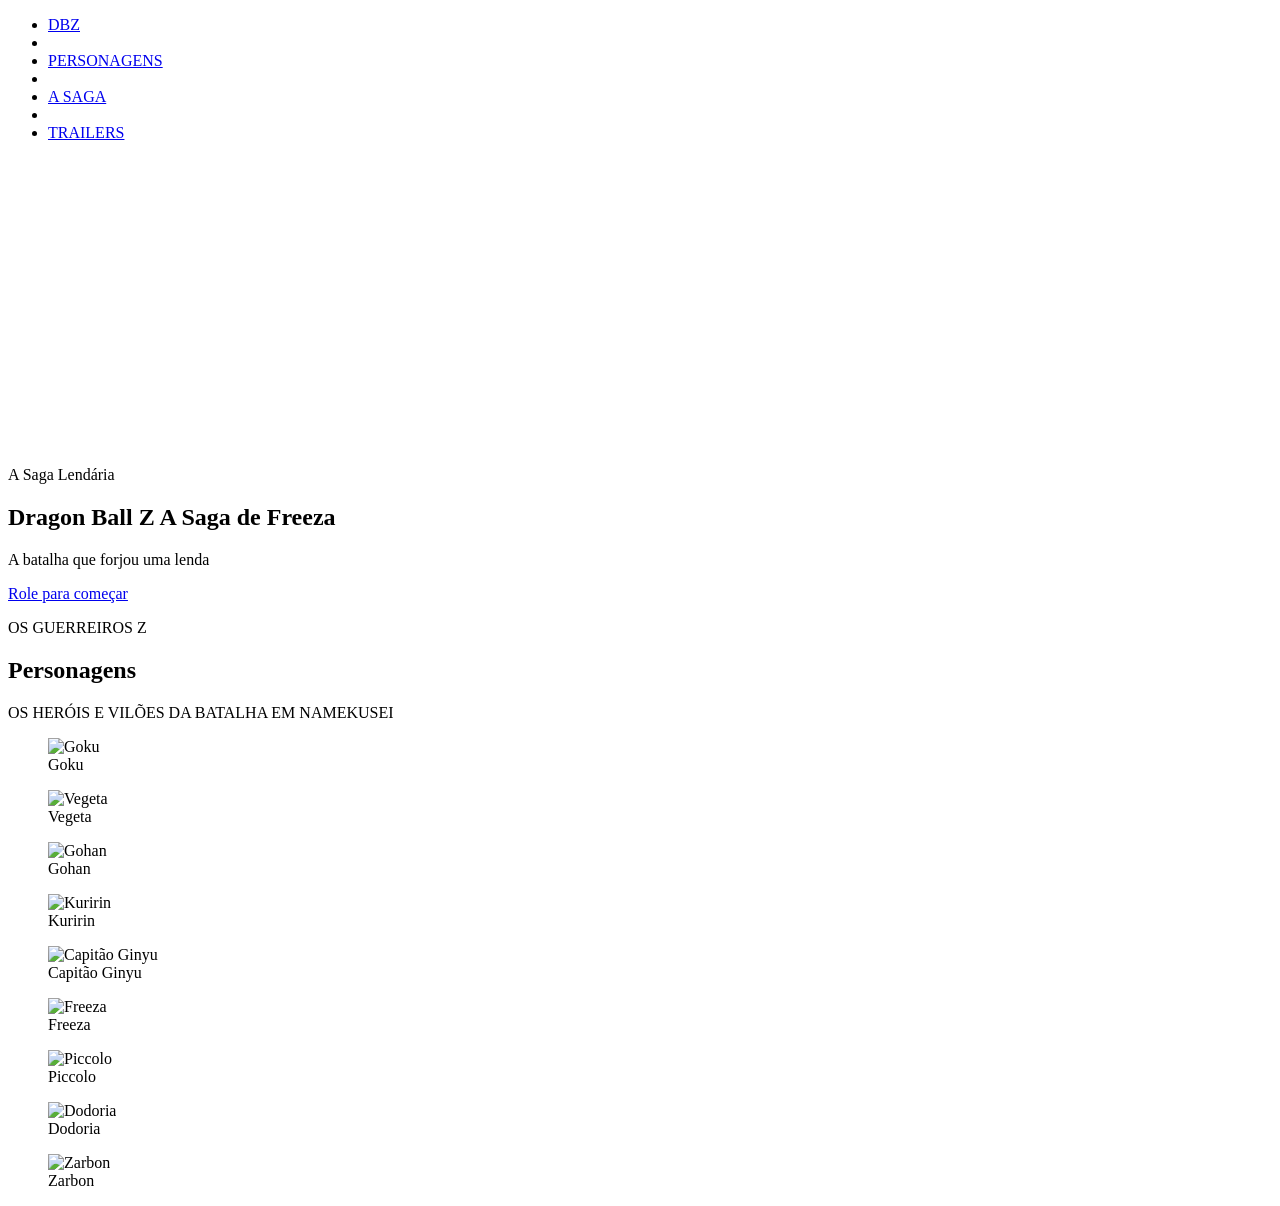
==== dbz-root-main/index.html @ 7c08dd47 "dbz-root-main and adjust hero" ====
<!DOCTYPE html>
<html lang="pt-BR">
<head>
    <meta charset="UTF-8">
    <meta name="viewport" content="width=device-width, initial-scale=1.0">
    <title>Document</title>
    <link rel="preconnect" href="https://fonts.googleapis.com">
    <link rel="preconnect" href="https://fonts.gstatic.com" crossorigin>
    <link href="https://fonts.googleapis.com/css2?family=Anton&family=Fredoka:wght@500;600;700&family=Oswald:wght@500;600;700&family=Outfit:wght@400;500;600;700;800;900&display=swap" rel="stylesheet">
    <link rel="stylesheet" href="src/css/styles.css">
</head>
<body>
    <nav class="floating-nav" aria-label="Navegação principal">
        <ul class="floating-nav__list">
            <li class="floating-nav__item">
                <a href="#hero" class="floating-nav__link floating-nav__link--active" data-section="hero">DBZ</a>
            </li>
            <li aria-hidden="true"></li>
            <li class="floating-nav__item">
                <a href="#personagens" class="floating-nav__link" data-section="personagens">PERSONAGENS</a>
            </li>
            <li aria-hidden="true"></li>
            <li class="floating-nav__item">
                <a href="#saga" class="floating-nav__link" data-section="saga">A SAGA</a>
            </li>
            <li aria-hidden="true"></li>
            <li class="floating-nav__item">
                <a href="#trailers" class="floating-nav__link" data-section="trailers">TRAILERS</a>
            </li>
        </ul>
    </nav>

    <main>
        <section id="hero" class="hero" aria-label="Hero">
            <video class="hero__bg-video" autoplay loop muted playsinline preload="auto">
                <source src="assets/videos/hero-bg-namekusei.mp4" type="video/mp4">
            </video>
            <div class="hero__overlay" aria-hidden="true"></div>
            <div class="hero__goku-glow" aria-hidden="true"></div>
            <div class="hero__freeza-glow" aria-hidden="true"></div>
            <video class="hero__figure hero__figure--goku" autoplay loop muted playsinline preload="auto">
                <source src="assets/videos/goku-hero.mp4" type="video/mp4">
            </video>
            <video class="hero__figure hero__figure--freeza" autoplay loop muted playsinline preload="auto">
                <source src="assets/videos/freeza-hero.mp4" type="video/mp4">
            </video>
            <div class="hero__overlay-front" aria-hidden="true"></div>
            <div class="hero__content">
                <span class="hero__pill">A Saga Lendária</span>
                <h1 class="hero__title">
                    <span class="hero__title-line hero__title-line--main">Dragon Ball Z</span>
                    <span class="hero__title-line hero__title-line--saga">A Saga de Freeza</span>
                </h1>
                <p class="hero__tagline">A batalha que forjou uma lenda</p>
            </div>
            <a class="hero__scroll" href="#personagens">
                <span class="hero__scroll-label">Role para começar</span>
                <span class="hero__scroll-arrow" aria-hidden="true"></span>
            </a>
        </section>
        <section id="personagens" class="personagens" aria-label="Personagens">
            <div class="personagens__particles-bg">
                <div id="personagens-grid" class="personagens__grid"></div>
            </div>
            <header class="personagens__header">
                <p class="personagens__eyebrow">OS GUERREIROS Z</p>
                <h2 class="personagens__title">Personagens</h2>
                <p class="personagens__subtitle">OS HERÓIS E VILÕES DA BATALHA EM NAMEKUSEI</p>
            </header>
            <div class="personagens__stage">
                <figure class="personagem personagem--goku">
                    <img class="personagem__img" src="assets/images/goku-perso.png" alt="Goku" loading="lazy">
                    <figcaption class="personagem__name">Goku</figcaption>
                </figure>
                <figure class="personagem personagem--vegeta">
                    <img class="personagem__img" src="assets/images/vegeta-perso.png" alt="Vegeta" loading="lazy">
                    <figcaption class="personagem__name">Vegeta</figcaption>
                </figure>
                <figure class="personagem personagem--gohan">
                    <img class="personagem__img" src="assets/images/gohan-perso.png" alt="Gohan" loading="lazy">
                    <figcaption class="personagem__name">Gohan</figcaption>
                </figure>
                <figure class="personagem personagem--kuririn">
                    <img class="personagem__img" src="assets/images/kuririn-perso.png" alt="Kuririn" loading="lazy">
                    <figcaption class="personagem__name">Kuririn</figcaption>
                </figure>
                <figure class="personagem personagem--ginyu">
                    <img class="personagem__img" src="assets/images/ginyu-perso.png" alt="Capitão Ginyu" loading="lazy">
                    <figcaption class="personagem__name">Capitão Ginyu</figcaption>
                </figure>
                <figure class="personagem personagem--freeza">
                    <img class="personagem__img" src="assets/images/freeza-perso.png" alt="Freeza" loading="lazy">
                    <figcaption class="personagem__name">Freeza</figcaption>
                </figure>
                <figure class="personagem personagem--piccolo">
                    <img class="personagem__img" src="assets/images/piccolo-perso.png" alt="Piccolo" loading="lazy">
                    <figcaption class="personagem__name">Piccolo</figcaption>
                </figure>
                <figure class="personagem personagem--dodoria">
                    <img class="personagem__img" src="assets/images/dodoria-perso.png" alt="Dodoria" loading="lazy">
                    <figcaption class="personagem__name">Dodoria</figcaption>
                </figure>
                <figure class="personagem personagem--zarbon">
                    <img class="personagem__img" src="assets/images/zarbon-perso.png" alt="Zarbon" loading="lazy">
                    <figcaption class="personagem__name">Zarbon</figcaption>
                </figure>
            </div>
        </section>
        <section id="saga" class="jornada" aria-label="A Saga"></section>
        <section id="trailers" aria-label="Trailers"></section>
    </main>

    <script src="src/js/script.js"></script>
</body>
</html>
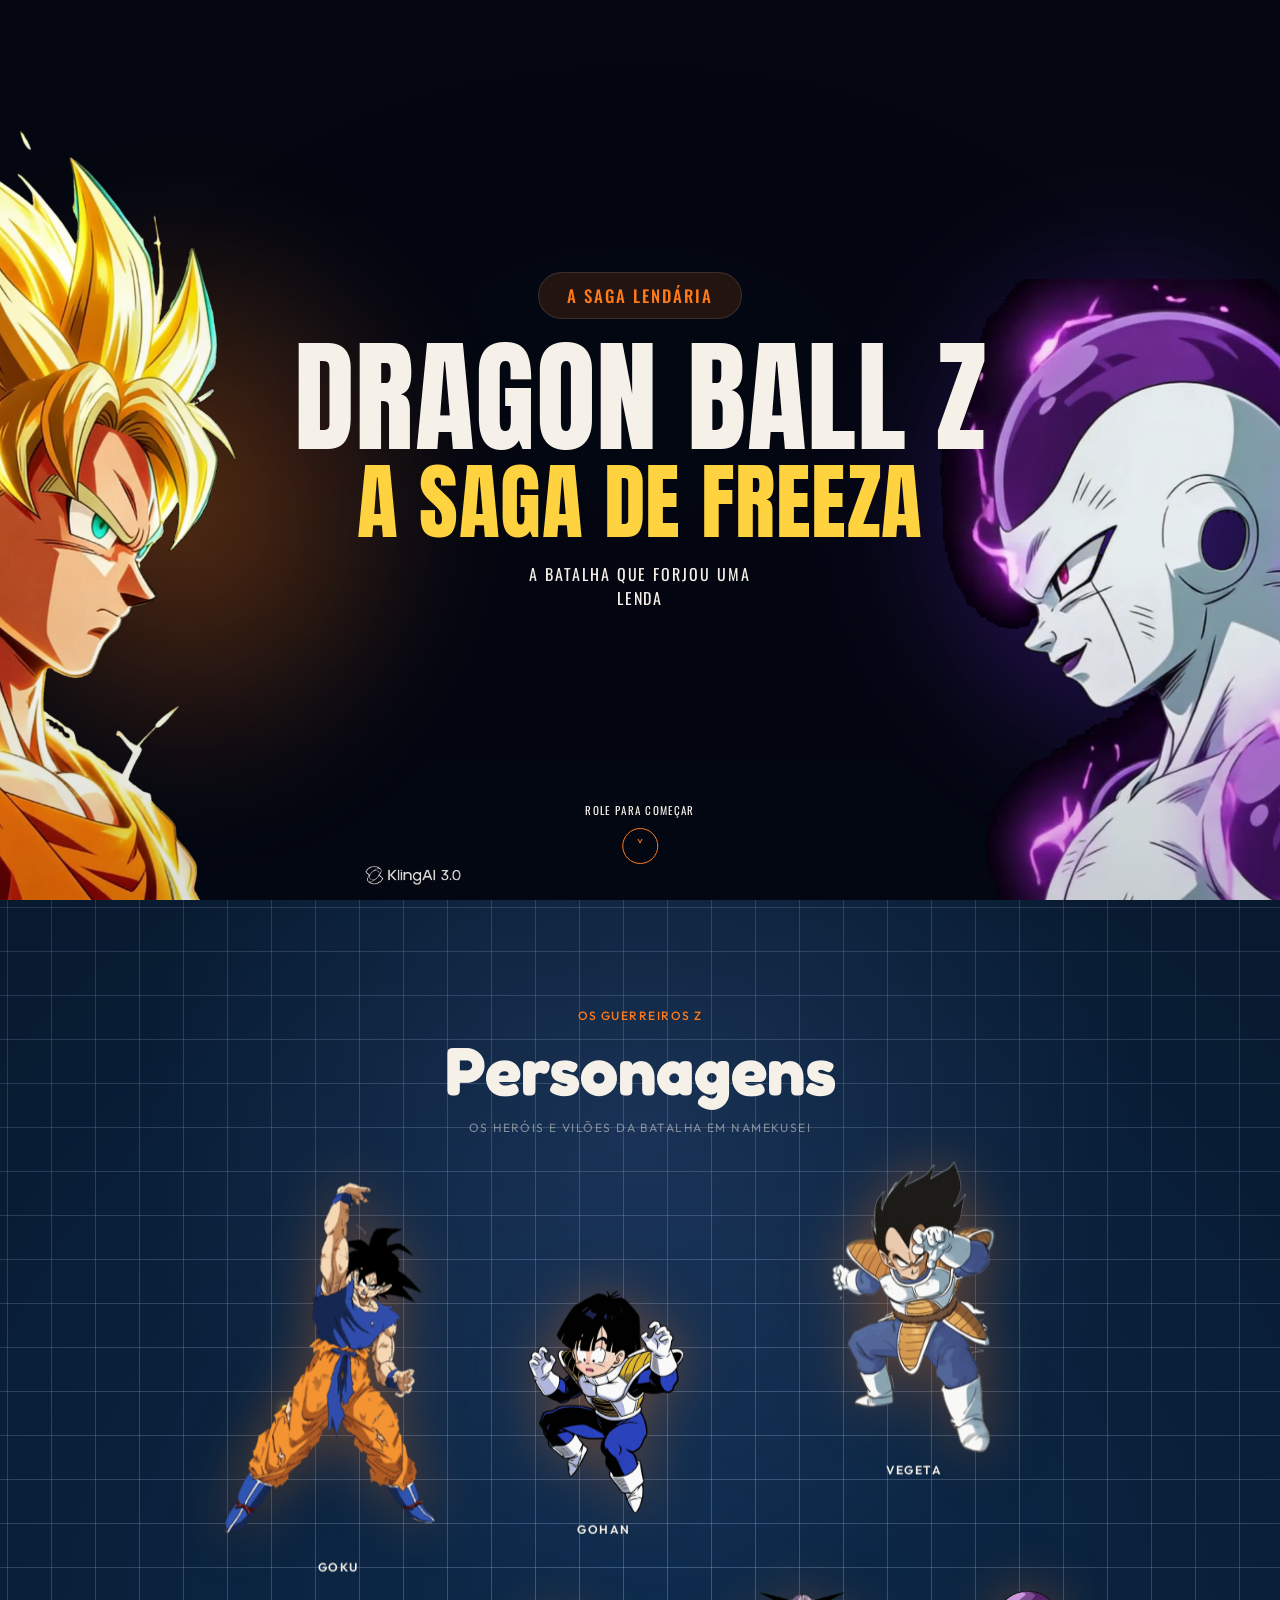
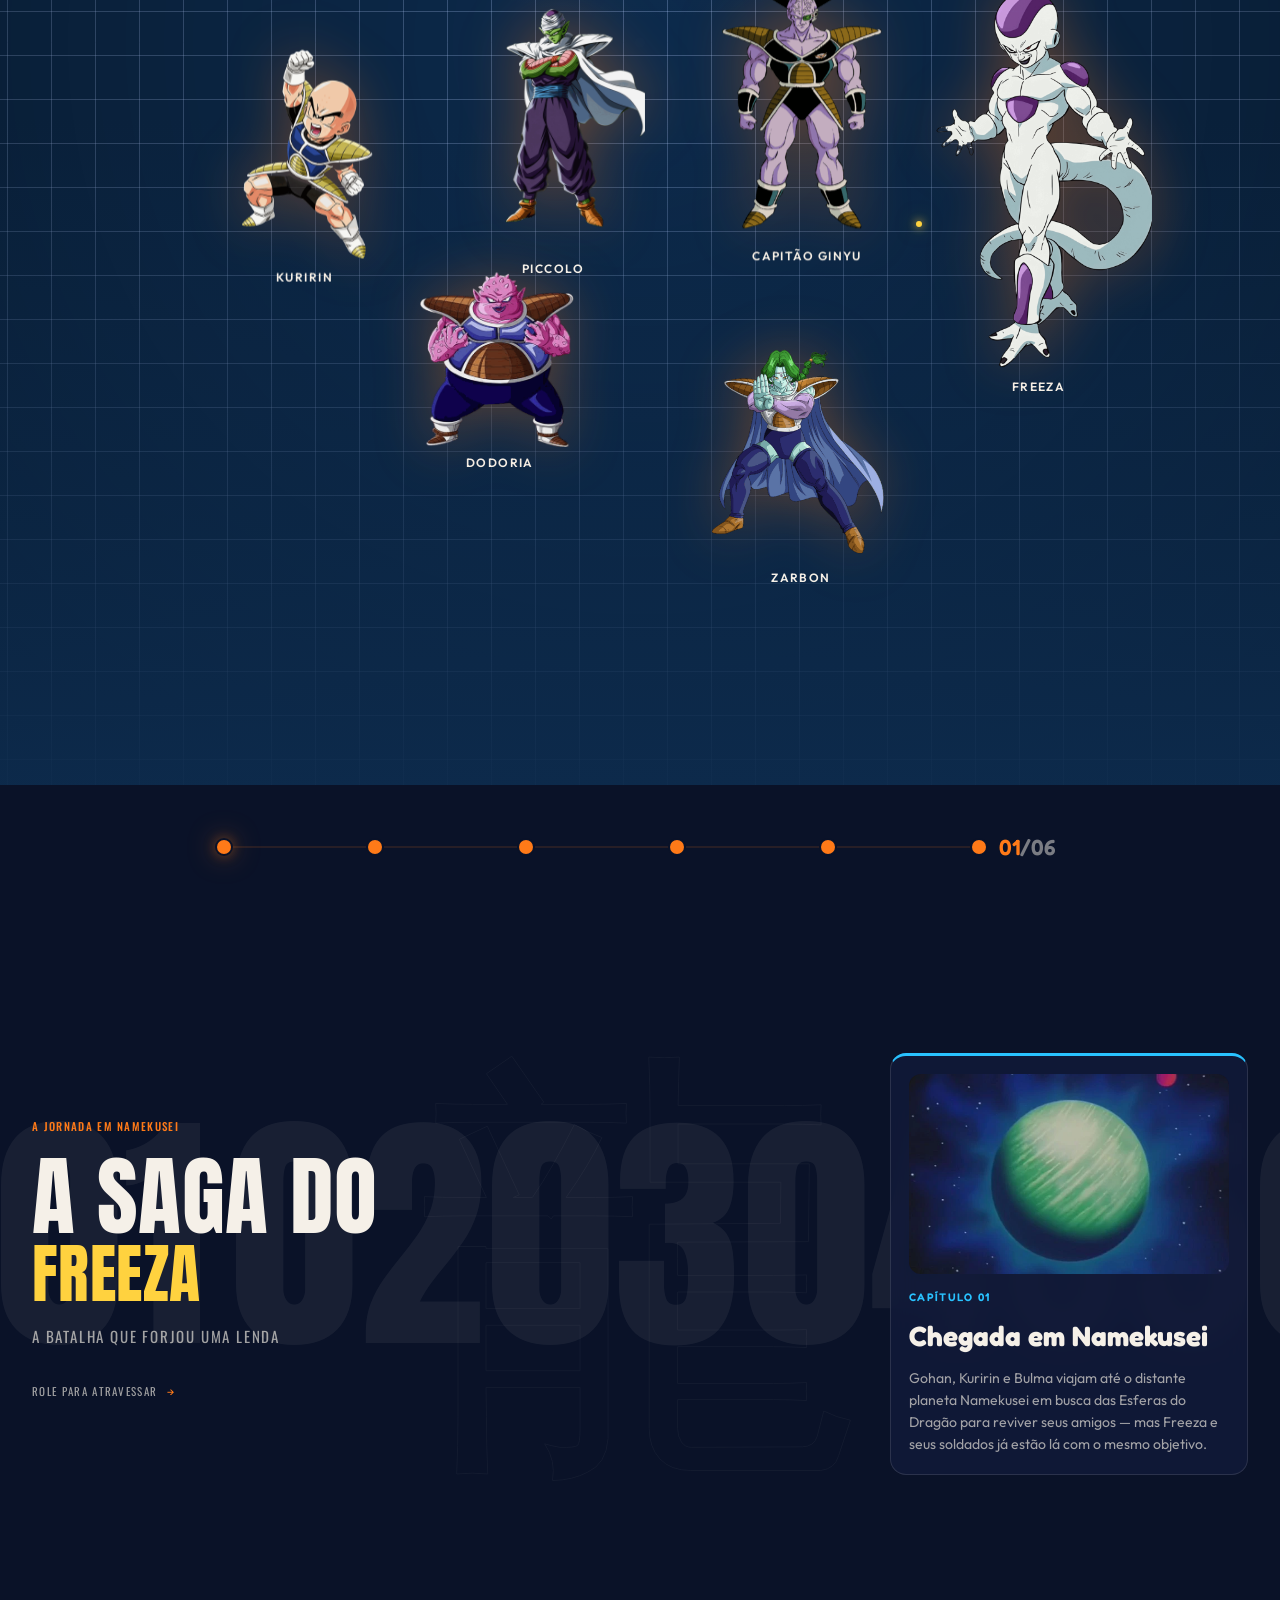
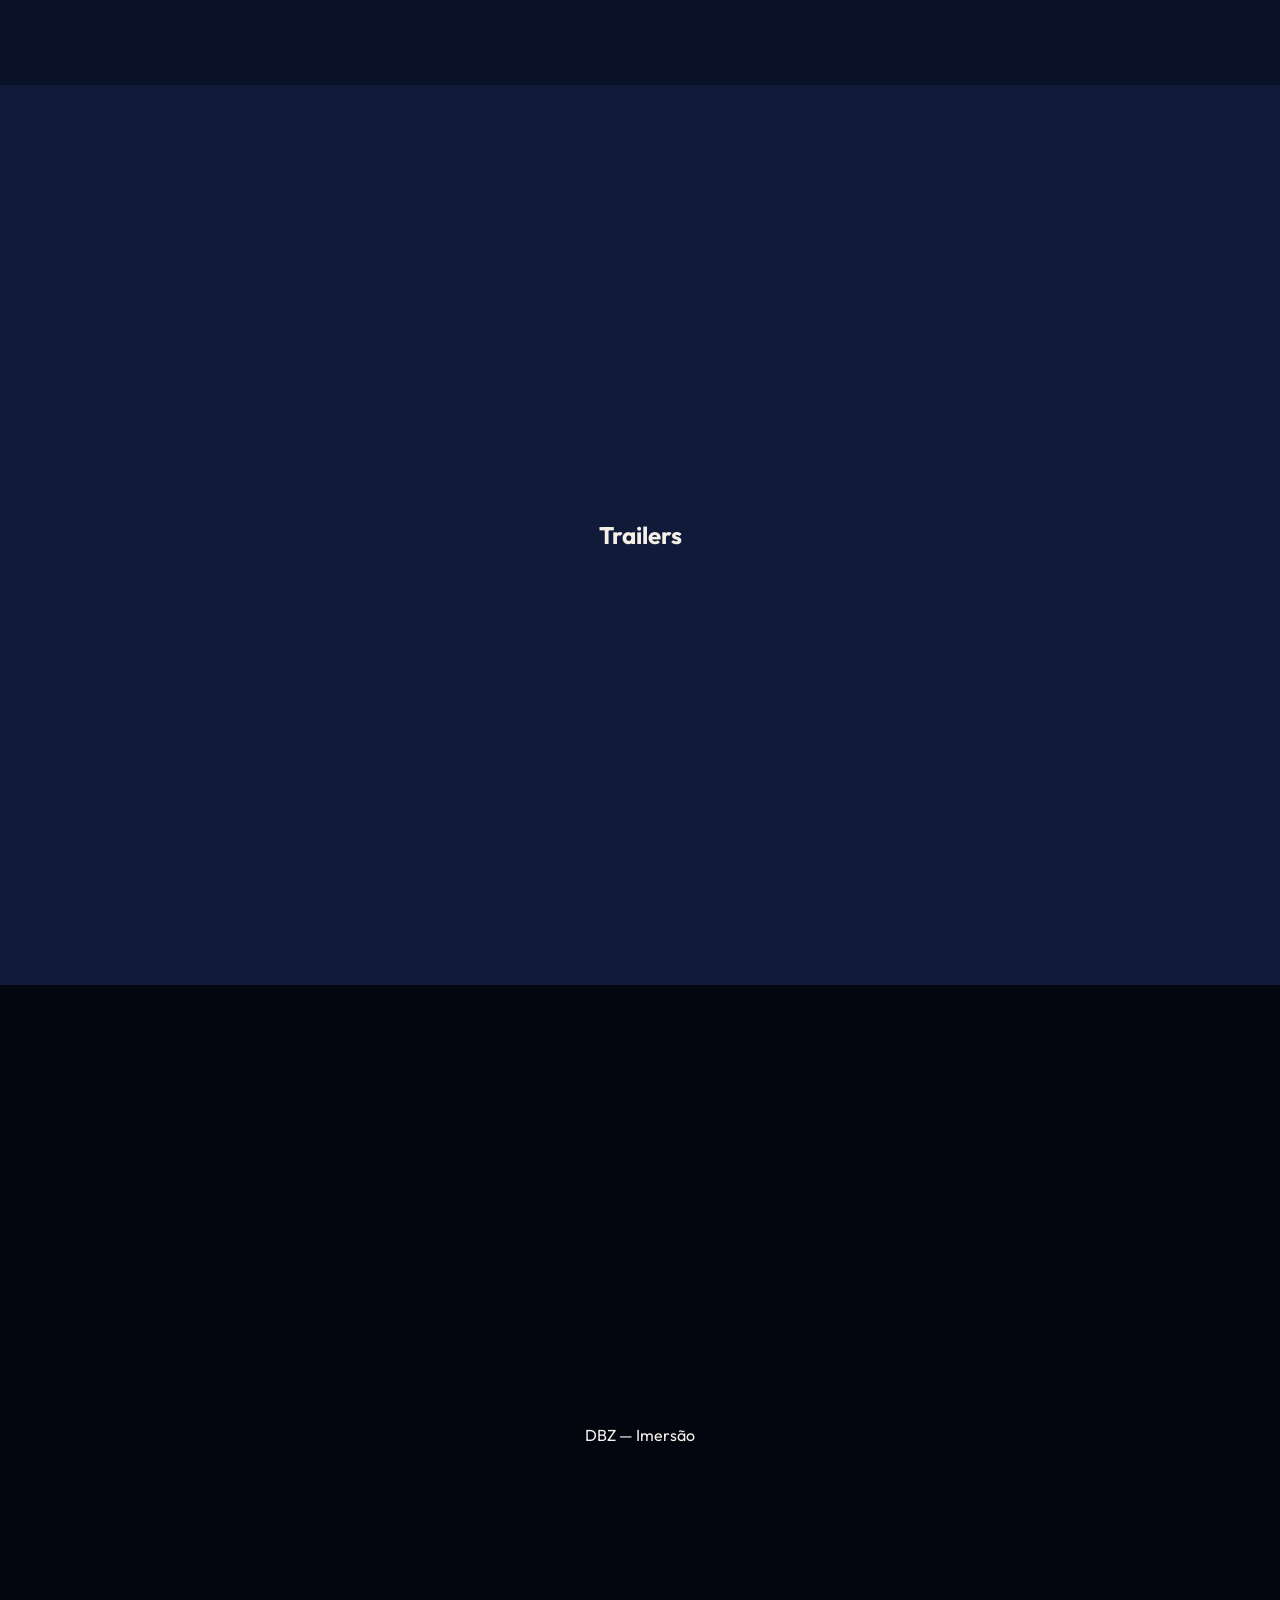
==== commit 254f8b3c: "att" ====
--- a/dbz-root-main/index.html
+++ b/dbz-root-main/index.html
@@ -3,113 +3,292 @@
 <head>
     <meta charset="UTF-8">
     <meta name="viewport" content="width=device-width, initial-scale=1.0">
-    <title>Document</title>
     <link rel="preconnect" href="https://fonts.googleapis.com">
     <link rel="preconnect" href="https://fonts.gstatic.com" crossorigin>
-    <link href="https://fonts.googleapis.com/css2?family=Anton&family=Fredoka:wght@500;600;700&family=Oswald:wght@500;600;700&family=Outfit:wght@400;500;600;700;800;900&display=swap" rel="stylesheet">
-    <link rel="stylesheet" href="src/css/styles.css">
+    <link href="https://fonts.googleapis.com/css2?family=Anton&family=Fredoka:wght@300..700&family=Oswald:wght@200..700&family=Outfit:wght@100..900&display=swap" rel="stylesheet">
+    <link rel="stylesheet" href="./css/styles.css">
+    <link rel="stylesheet" href="./css/jornada.css">
+    <title>DBZ — A Saga do Freeza</title>
 </head>
 <body>
+
     <nav class="floating-nav" aria-label="Navegação principal">
         <ul class="floating-nav__list">
             <li class="floating-nav__item">
-                <a href="#hero" class="floating-nav__link floating-nav__link--active" data-section="hero">DBZ</a>
-            </li>
-            <li aria-hidden="true"></li>
-            <li class="floating-nav__item">
-                <a href="#personagens" class="floating-nav__link" data-section="personagens">PERSONAGENS</a>
-            </li>
-            <li aria-hidden="true"></li>
-            <li class="floating-nav__item">
-                <a href="#saga" class="floating-nav__link" data-section="saga">A SAGA</a>
-            </li>
-            <li aria-hidden="true"></li>
-            <li class="floating-nav__item">
-                <a href="#trailers" class="floating-nav__link" data-section="trailers">TRAILERS</a>
+                <a class="floating-nav__link floating-nav__link--active" href="#hero" data-section="hero">DBZ</a>
+            </li>
+            <li class="floating-nav__item">
+                <a class="floating-nav__link" href="#personagens" data-section="personagens">Personagens</a>
+            </li>
+            <li class="floating-nav__item">
+                <a class="floating-nav__link" href="#trailers" data-section="trailers">Trailers</a>
+            </li>
+            <li class="floating-nav__item">
+                <a class="floating-nav__link" href="#saga" data-section="saga">A Saga</a>
             </li>
         </ul>
     </nav>
 
-    <main>
-        <section id="hero" class="hero" aria-label="Hero">
-            <video class="hero__bg-video" autoplay loop muted playsinline preload="auto">
-                <source src="assets/videos/hero-bg-namekusei.mp4" type="video/mp4">
+    <section id="hero" class="hero">
+        <div class="hero__bg" aria-hidden="true">
+            <video
+                class="hero__bg-video"
+                autoplay
+                loop
+                muted
+                playsinline
+                preload="auto"
+            >
+                <source src="./assets/videos/hero-bg-namekusei.mp4" type="video/mp4">
             </video>
-            <div class="hero__overlay" aria-hidden="true"></div>
+        </div>
+
+        <div class="hero__overlay" aria-hidden="true"></div>
+
+        <div class="hero__figures" aria-hidden="true">
             <div class="hero__goku-glow" aria-hidden="true"></div>
+            <video
+                class="hero__figure hero__figure--goku"
+                autoplay
+                loop
+                muted
+                playsinline
+                preload="auto"
+                aria-hidden="true"
+            >
+                <source src="./assets/videos/goku-hero.webm" type="video/webm">
+                <source src="./assets/videos/goku-hero.mp4" type="video/mp4">
+            </video>
             <div class="hero__freeza-glow" aria-hidden="true"></div>
-            <video class="hero__figure hero__figure--goku" autoplay loop muted playsinline preload="auto">
-                <source src="assets/videos/goku-hero.mp4" type="video/mp4">
+            <video
+                class="hero__figure hero__figure--freeza"
+                autoplay
+                loop
+                muted
+                playsinline
+                preload="auto"
+                aria-hidden="true"
+            >
+                <source src="./assets/videos/freeza-hero.webm" type="video/webm">
+                <source src="./assets/videos/freeza-hero.mp4" type="video/mp4">
             </video>
-            <video class="hero__figure hero__figure--freeza" autoplay loop muted playsinline preload="auto">
-                <source src="assets/videos/freeza-hero.mp4" type="video/mp4">
-            </video>
-            <div class="hero__overlay-front" aria-hidden="true"></div>
-            <div class="hero__content">
-                <span class="hero__pill">A Saga Lendária</span>
-                <h1 class="hero__title">
-                    <span class="hero__title-line hero__title-line--main">Dragon Ball Z</span>
-                    <span class="hero__title-line hero__title-line--saga">A Saga de Freeza</span>
-                </h1>
-                <p class="hero__tagline">A batalha que forjou uma lenda</p>
-            </div>
-            <a class="hero__scroll" href="#personagens">
-                <span class="hero__scroll-label">Role para começar</span>
-                <span class="hero__scroll-arrow" aria-hidden="true"></span>
-            </a>
-        </section>
-        <section id="personagens" class="personagens" aria-label="Personagens">
-            <div class="personagens__particles-bg">
-                <div id="personagens-grid" class="personagens__grid"></div>
-            </div>
-            <header class="personagens__header">
-                <p class="personagens__eyebrow">OS GUERREIROS Z</p>
-                <h2 class="personagens__title">Personagens</h2>
-                <p class="personagens__subtitle">OS HERÓIS E VILÕES DA BATALHA EM NAMEKUSEI</p>
-            </header>
-            <div class="personagens__stage">
-                <figure class="personagem personagem--goku">
-                    <img class="personagem__img" src="assets/images/goku-perso.png" alt="Goku" loading="lazy">
-                    <figcaption class="personagem__name">Goku</figcaption>
-                </figure>
-                <figure class="personagem personagem--vegeta">
-                    <img class="personagem__img" src="assets/images/vegeta-perso.png" alt="Vegeta" loading="lazy">
-                    <figcaption class="personagem__name">Vegeta</figcaption>
-                </figure>
-                <figure class="personagem personagem--gohan">
-                    <img class="personagem__img" src="assets/images/gohan-perso.png" alt="Gohan" loading="lazy">
-                    <figcaption class="personagem__name">Gohan</figcaption>
-                </figure>
-                <figure class="personagem personagem--kuririn">
-                    <img class="personagem__img" src="assets/images/kuririn-perso.png" alt="Kuririn" loading="lazy">
-                    <figcaption class="personagem__name">Kuririn</figcaption>
-                </figure>
-                <figure class="personagem personagem--ginyu">
-                    <img class="personagem__img" src="assets/images/ginyu-perso.png" alt="Capitão Ginyu" loading="lazy">
-                    <figcaption class="personagem__name">Capitão Ginyu</figcaption>
-                </figure>
-                <figure class="personagem personagem--freeza">
-                    <img class="personagem__img" src="assets/images/freeza-perso.png" alt="Freeza" loading="lazy">
-                    <figcaption class="personagem__name">Freeza</figcaption>
-                </figure>
-                <figure class="personagem personagem--piccolo">
-                    <img class="personagem__img" src="assets/images/piccolo-perso.png" alt="Piccolo" loading="lazy">
-                    <figcaption class="personagem__name">Piccolo</figcaption>
-                </figure>
-                <figure class="personagem personagem--dodoria">
-                    <img class="personagem__img" src="assets/images/dodoria-perso.png" alt="Dodoria" loading="lazy">
-                    <figcaption class="personagem__name">Dodoria</figcaption>
-                </figure>
-                <figure class="personagem personagem--zarbon">
-                    <img class="personagem__img" src="assets/images/zarbon-perso.png" alt="Zarbon" loading="lazy">
-                    <figcaption class="personagem__name">Zarbon</figcaption>
-                </figure>
-            </div>
-        </section>
-        <section id="saga" class="jornada" aria-label="A Saga"></section>
-        <section id="trailers" aria-label="Trailers"></section>
-    </main>
-
-    <script src="src/js/script.js"></script>
+        </div>
+
+        <div class="hero__overlay-front" aria-hidden="true"></div>
+
+        <div class="hero__poster">
+            <span class="hero__pill">A Saga Lendária</span>
+            <h1 class="hero__title">
+                <span class="hero__title-line hero__title-line--main">Dragon Ball Z</span>
+                <span class="hero__title-line hero__title-line--saga">A Saga de Freeza</span>
+            </h1>
+            <p class="hero__tagline">A batalha que forjou uma lenda</p>
+        </div>
+
+        <a class="hero__scroll" href="#personagens">
+            <span class="hero__scroll-label">Role para começar</span>
+            <span class="hero__scroll-arrow" aria-hidden="true">˅</span>
+        </a>
+    </section>
+
+    <section id="personagens" class="personagens">
+        <div class="personagens__particles-bg" aria-hidden="true">
+            <div class="personagens__blueprint">
+                <div class="personagens__blueprint-spotlight"></div>
+                <canvas class="personagens__blueprint-grid"></canvas>
+                <canvas class="personagens__blueprint-hover"></canvas>
+                <canvas class="personagens__blueprint-noise"></canvas>
+                <div class="personagens__blueprint-vignette"></div>
+            </div>
+            <div id="personagens-grid" class="personagens__grid"></div>
+        </div>
+
+        <header class="personagens__header">
+            <p class="personagens__eyebrow">OS GUERREIROS Z</p>
+            <h2 class="personagens__title">Personagens</h2>
+            <p class="personagens__subtitle">OS HERÓIS E VILÕES DA BATALHA EM NAMEKUSEI</p>
+        </header>
+
+        <div class="personagens__stage">
+            <figure class="personagem personagem--goku">
+                <img class="personagem__img" loading="lazy" src="assets/images/goku-perso.png" alt="Goku">
+                <figcaption class="personagem__nome">Goku</figcaption>
+            </figure>
+            <figure class="personagem personagem--vegeta">
+                <img class="personagem__img" loading="lazy" src="assets/images/vegeta-perso.png" alt="Vegeta">
+                <figcaption class="personagem__nome">Vegeta</figcaption>
+            </figure>
+            <figure class="personagem personagem--gohan">
+                <img class="personagem__img" loading="lazy" src="assets/images/gohan-perso.png" alt="Gohan">
+                <figcaption class="personagem__nome">Gohan</figcaption>
+            </figure>
+            <figure class="personagem personagem--kuririn">
+                <img class="personagem__img" loading="lazy" src="assets/images/kuririn-perso.png" alt="Kuririn">
+                <figcaption class="personagem__nome">Kuririn</figcaption>
+            </figure>
+            <figure class="personagem personagem--ginyu">
+                <img class="personagem__img" loading="lazy" src="assets/images/ginyu-perso.png" alt="Capitão Ginyu">
+                <figcaption class="personagem__nome">Capitão Ginyu</figcaption>
+            </figure>
+            <figure class="personagem personagem--freeza">
+                <img class="personagem__img" loading="lazy" src="assets/images/freeza-perso.png" alt="Freeza">
+                <figcaption class="personagem__nome">Freeza</figcaption>
+            </figure>
+            <figure class="personagem personagem--piccolo">
+                <img class="personagem__img" loading="lazy" src="assets/images/piccolo-perso.png" alt="Piccolo">
+                <figcaption class="personagem__nome">Piccolo</figcaption>
+            </figure>
+            <figure class="personagem personagem--dodoria">
+                <img class="personagem__img" loading="lazy" src="assets/images/dodoria-perso.png" alt="Dodoria">
+                <figcaption class="personagem__nome">Dodoria</figcaption>
+            </figure>
+            <figure class="personagem personagem--zarbon">
+                <img class="personagem__img" loading="lazy" src="assets/images/zarbon-perso.png" alt="Zarbon">
+                <figcaption class="personagem__nome">Zarbon</figcaption>
+            </figure>
+        </div>
+    </section>
+
+    <section id="saga" class="jornada" aria-label="A Saga do Freeza">
+        <div class="jornada__pin">
+            <div class="jornada__hud" aria-hidden="true">
+                <div class="jornada__rail">
+                    <div class="jornada__fill"></div>
+                    <span class="jornada__dot" data-chapter="1" data-active></span>
+                    <span class="jornada__dot" data-chapter="2"></span>
+                    <span class="jornada__dot" data-chapter="3"></span>
+                    <span class="jornada__dot" data-chapter="4"></span>
+                    <span class="jornada__dot" data-chapter="5"></span>
+                    <span class="jornada__dot" data-chapter="6"></span>
+                </div>
+                <p class="jornada__counter"><span class="cur">01</span>/06</p>
+            </div>
+
+            <div class="jornada__numerals" aria-hidden="true">
+                <span class="jornada__numeral">01</span>
+                <span class="jornada__numeral">02</span>
+                <span class="jornada__numeral">03</span>
+                <span class="jornada__numeral">04</span>
+                <span class="jornada__numeral">05</span>
+                <span class="jornada__numeral">06</span>
+            </div>
+
+            <div class="jornada__track">
+                <div class="jornada__panel--hero">
+                    <span class="jornada__kanji" aria-hidden="true">龍</span>
+
+                    <div class="jornada__hero-copy">
+                        <p class="jornada__eyebrow">A JORNADA EM NAMEKUSEI</p>
+                        <h2 class="jornada__title">
+                            <span class="line--main">A Saga do</span>
+                            <span class="line--saga">Freeza</span>
+                        </h2>
+                        <p class="jornada__tagline">A BATALHA QUE FORJOU UMA LENDA</p>
+                        <p class="jornada__scroll">
+                            <span>ROLE PARA ATRAVESSAR</span>
+                            <span class="jornada__scroll-arrow" aria-hidden="true">→</span>
+                        </p>
+                    </div>
+
+                    <article class="jornada__card" data-reveal="in" style="--ch-accent: var(--cosmic-cyan);">
+                        <div class="jornada__card-media">
+                            <img
+                                src="./assets/images/planete_namek_grande.webp"
+                                alt="Planeta Namekusei verde flutuando em um campo estelar"
+                                loading="lazy"
+                                width="800"
+                                height="500"
+                            >
+                        </div>
+                        <p class="jornada__card-kicker">CAPÍTULO 01</p>
+                        <h3 class="jornada__card-title">Chegada em Namekusei</h3>
+                        <p class="jornada__card-desc">Gohan, Kuririn e Bulma viajam até o distante planeta Namekusei em busca das Esferas do Dragão para reviver seus amigos — mas Freeza e seus soldados já estão lá com o mesmo objetivo.</p>
+                    </article>
+                </div>
+
+                <article class="jornada__card" data-reveal style="--ch-accent: var(--cosmic-purple);">
+                    <div class="jornada__card-media">
+                        <img
+                            src="./assets/images/GinyuTokusentai.webp"
+                            alt="Esquadrão Ginyu em pose de batalha com cinco membros"
+                            loading="lazy"
+                            width="800"
+                            height="500"
+                        >
+                    </div>
+                    <p class="jornada__card-kicker">CAPÍTULO 02</p>
+                    <h3 class="jornada__card-title">O Esquadrão Ginyu ataca</h3>
+                    <p class="jornada__card-desc">Freeza convoca a temida força de elite. O Capitão Ginyu troca de corpo com Goku, e só a astúcia dos Guerreiros Z impede o desastre antes da chegada do verdadeiro perigo.</p>
+                </article>
+
+                <article class="jornada__card" data-reveal style="--ch-accent: var(--accent-star);">
+                    <div class="jornada__card-media">
+                        <img
+                            src="./assets/images/kuririn-morto-por-freeza-1200x720.webp"
+                            alt="Freeza e Kuririn no momento da morte de Kuririn"
+                            loading="lazy"
+                            width="800"
+                            height="500"
+                        >
+                    </div>
+                    <p class="jornada__card-kicker">CAPÍTULO 03</p>
+                    <h3 class="jornada__card-title">A morte de Kuririn</h3>
+                    <p class="jornada__card-desc">No auge da batalha, Freeza assassina Kuririn diante de Goku. A perda do amigo de toda uma vida acende uma fúria capaz de despertar uma lenda adormecida.</p>
+                </article>
+
+                <article class="jornada__card" data-reveal style="--ch-accent: var(--cosmic-rose);">
+                    <div class="jornada__card-media">
+                        <img
+                            src="./assets/images/O Despertar do Super Saiyajin.webp"
+                            alt="Goku Super Saiyajin com aura dourada flamejante"
+                            loading="lazy"
+                            width="800"
+                            height="500"
+                        >
+                    </div>
+                    <p class="jornada__card-kicker">CAPÍTULO 04</p>
+                    <h3 class="jornada__card-title">O Despertar do Super Saiyajin</h3>
+                    <p class="jornada__card-desc">Cabelos dourados, aura flamejante: pela primeira vez em mil anos, um Saiyajin alcança a transformação lendária. Goku enfim encara Freeza de igual para igual.</p>
+                </article>
+
+                <article class="jornada__card" data-reveal style="--ch-accent: var(--cosmic-cyan);">
+                    <div class="jornada__card-media">
+                        <video autoplay loop muted playsinline preload="metadata">
+                            <source src="./assets/videos/batalha-final.mp4" type="video/mp4">
+                        </video>
+                    </div>
+                    <p class="jornada__card-kicker">CAPÍTULO 05</p>
+                    <h3 class="jornada__card-title">A Batalha Final</h3>
+                    <p class="jornada__card-desc">Goku Super Saiyajin contra Freeza em 100% de seu poder. Um confronto colossal que define o destino do universo enquanto Namekusei se desfaz a cada golpe.</p>
+                </article>
+
+                <article class="jornada__card" data-reveal style="--ch-accent: var(--accent-star);">
+                    <div class="jornada__card-media">
+                        <img
+                            src="./assets/images/namekusei-destruicao.webp"
+                            alt="Namekusei se despedaçando em uma explosão cósmica"
+                            loading="lazy"
+                            width="800"
+                            height="500"
+                        >
+                    </div>
+                    <p class="jornada__card-kicker">CAPÍTULO 06</p>
+                    <h3 class="jornada__card-title">A destruição de Namekusei</h3>
+                    <p class="jornada__card-desc">Com o planeta à beira da explosão, Goku enfrenta seus últimos instantes contra o tirano e prova que a esperança — e a coragem — sempre encontram um caminho.</p>
+                </article>
+            </div>
+        </div>
+    </section>
+
+    <section id="trailers" class="section section--trailers">
+        <h2>Trailers</h2>
+    </section>
+
+    <footer class="section">
+        <p>DBZ — Imersão</p>
+    </footer>
+
+    <script src="./js/personagens-blueprint.js"></script>
+    <script src="./js/script.js"></script>
 </body>
 </html>
--- a/dbz-root-main/css/styles.css
+++ b/dbz-root-main/css/styles.css
@@ -0,0 +1,825 @@
+/* ── Design tokens (:root) ── */
+:root {
+  /* Fontes */
+  --font-body: 'Outfit', ui-sans-serif, system-ui, sans-serif;
+  --font-display: 'Fredoka', ui-sans-serif, system-ui, sans-serif;
+  --font-hero-stamp: 'Anton', ui-sans-serif, system-ui, sans-serif;
+  --font-hero-saga: 'Oswald', 'Outfit', ui-sans-serif, sans-serif;
+
+  /* Cores base */
+  --bg-deep: #04060f;
+  --bg-mid: #0a1228;
+  --bg-surface: #121a3a;
+  --bg-surface-raised: #1a2350;
+  --bg-overlay: rgba(8, 12, 28, 0.74);
+
+  /* Texto */
+  --text-primary: #f5f0e8;
+  --text-muted: rgba(247, 243, 232, 0.64);
+  --text-faint: rgba(245, 240, 232, 0.48);
+
+  /* Acentos */
+  --accent-star: #ff7a18;
+  --accent-star-dim: rgba(255, 122, 24, 0.12);
+  --accent-star-glow: rgba(255, 122, 24, 0.35);
+  --cosmic-cyan: #29c2ff;
+  --cosmic-purple: #6c2bd9;
+  --cosmic-rose: #ffd23f;
+
+  /* Bordas / foco */
+  --border-subtle: rgba(245, 240, 232, 0.12);
+  --border-strong: rgba(245, 240, 232, 0.22);
+  --ring-focus: rgba(41, 194, 255, 0.55);
+
+  /* Motion */
+  --ease-out-expo: cubic-bezier(0.16, 1, 0.3, 1);
+  --ease-spring: cubic-bezier(0.34, 1.56, 0.64, 1);
+
+  /* Tipografia utilitária */
+  --ls-label: 0.12em;
+  --fs-2xs: clamp(0.625rem, 0.58rem + 0.2vw, 0.6875rem);
+  --fs-xs: clamp(0.6875rem, 0.64rem + 0.22vw, 0.75rem);
+
+  /* Layout */
+  --space-gutter-x: clamp(1rem, 3vw, 2rem);
+  --jornada-bp: 768px;
+  --z-nav: 100;
+}
+
+/* ── Base ── */
+*,
+*::before,
+*::after {
+  box-sizing: border-box;
+}
+
+html {
+  scroll-behavior: smooth;
+}
+
+body {
+  margin: 0;
+  font-family: var(--font-body);
+  background: var(--bg-deep);
+  color: var(--text-primary);
+}
+
+/* ── Floating Nav ── */
+.floating-nav {
+  position: fixed;
+  top: clamp(0.75rem, 2vw, 1.25rem);
+  left: 50%;
+  z-index: var(--z-nav);
+  max-width: calc(100% - var(--space-gutter-x) * 2);
+  padding: 0.375rem clamp(0.625rem, 2vw, 1rem);
+  border: 1px solid var(--border-subtle);
+  border-top-color: var(--border-strong);
+  border-radius: 9999px;
+  background: var(--bg-surface-raised);
+  backdrop-filter: blur(12px);
+  -webkit-backdrop-filter: blur(12px);
+  box-shadow:
+    0 4px 24px var(--bg-overlay),
+    0 0 32px var(--accent-star-glow);
+  font-family: var(--font-body);
+  opacity: 0;
+  pointer-events: none;
+  transform: translate(-50%, -0.75rem);
+  transition:
+    opacity 0.45s var(--ease-out-expo),
+    transform 0.45s var(--ease-out-expo);
+  will-change: opacity, transform;
+}
+
+.floating-nav--visible {
+  opacity: 1;
+  pointer-events: auto;
+  transform: translate(-50%, 0);
+}
+
+.floating-nav__list {
+  display: flex;
+  align-items: center;
+  gap: clamp(0.125rem, 1vw, 0.375rem);
+  margin: 0;
+  padding: 0;
+  list-style: none;
+}
+
+.floating-nav__item {
+  position: relative;
+  display: flex;
+  align-items: center;
+}
+
+.floating-nav__item:not(:first-child)::before {
+  content: "";
+  display: block;
+  width: 1px;
+  height: 0.875rem;
+  margin-inline: clamp(0.25rem, 1vw, 0.5rem);
+  background: var(--border-strong);
+  pointer-events: none;
+}
+
+.floating-nav__link {
+  display: inline-block;
+  padding: 0.5rem clamp(0.375rem, 1.2vw, 0.625rem);
+  border-radius: 9999px;
+  font-family: var(--font-body);
+  font-size: var(--fs-xs);
+  font-weight: 500;
+  letter-spacing: var(--ls-label);
+  text-transform: uppercase;
+  text-decoration: none;
+  color: var(--text-muted);
+  white-space: nowrap;
+  transition:
+    color 0.3s var(--ease-out-expo),
+    background-color 0.3s var(--ease-out-expo);
+}
+
+.floating-nav__link:hover,
+.floating-nav__link:focus-visible {
+  color: var(--text-primary);
+  background-color: var(--accent-star-dim);
+}
+
+.floating-nav__link--active {
+  color: var(--accent-star);
+}
+
+.floating-nav__link--active:hover,
+.floating-nav__link--active:focus-visible {
+  color: var(--accent-star);
+  background-color: var(--accent-star-dim);
+}
+
+.floating-nav__link:focus-visible {
+  outline: 2px solid var(--ring-focus);
+  outline-offset: 3px;
+}
+
+/* ── Hero ── */
+.hero {
+  position: relative;
+  isolation: isolate;
+  min-height: 100svh;
+  overflow: hidden;
+  background: var(--bg-deep);
+}
+
+.hero__bg,
+.hero__overlay,
+.hero__figures,
+.hero__overlay-front {
+  position: absolute;
+  inset: 0;
+  pointer-events: none;
+}
+
+.hero__bg {
+  z-index: 0;
+}
+
+.hero__bg-video {
+  display: block;
+  width: 100%;
+  height: 100%;
+  object-fit: cover;
+}
+
+.hero__overlay {
+  z-index: 1;
+  background: var(--bg-overlay);
+  opacity: 0.28;
+}
+
+.hero__figures {
+  z-index: 2;
+  overflow: hidden;
+}
+
+.hero__goku-glow,
+.hero__freeza-glow {
+  position: absolute;
+  border-radius: 50%;
+  filter: blur(48px);
+  pointer-events: none;
+}
+
+.hero__goku-glow {
+  left: -8%;
+  bottom: 8%;
+  width: min(52vw, 36rem);
+  height: min(72vh, 42rem);
+  background: radial-gradient(
+    ellipse at center,
+    var(--accent-star-glow) 0%,
+    transparent 68%
+  );
+}
+
+.hero__freeza-glow {
+  right: -8%;
+  bottom: 10%;
+  width: min(48vw, 32rem);
+  height: min(68vh, 38rem);
+  background: radial-gradient(
+    ellipse at center,
+    var(--cosmic-purple) 0%,
+    transparent 70%
+  );
+  opacity: 0.55;
+}
+
+.hero__figure {
+  position: absolute;
+  bottom: 0;
+  display: block;
+  height: min(88vh, 52rem);
+  width: auto;
+  max-width: none;
+  object-fit: contain;
+  object-position: bottom center;
+  mix-blend-mode: normal;
+}
+
+.hero__figure--goku {
+  left: -4%;
+  transform: translateX(-2%);
+}
+
+.hero__figure--freeza {
+  right: -4%;
+  transform: translateX(2%);
+  bottom: -19%;
+}
+
+.hero__overlay-front {
+  z-index: 3;
+  background:
+    radial-gradient(
+      ellipse 55% 48% at 50% 42%,
+      var(--bg-overlay) 0%,
+      transparent 75%
+    ),
+    linear-gradient(
+      to bottom,
+      transparent 62%,
+      var(--bg-overlay) 100%
+    );
+  opacity: 0.18;
+}
+
+.hero__poster {
+  position: relative;
+  z-index: 4;
+  display: flex;
+  flex-direction: column;
+  align-items: center;
+  justify-content: center;
+  gap: clamp(0.75rem, 2vw, 1.25rem);
+  min-height: 100svh;
+  padding:
+    clamp(5rem, 12vh, 7rem)
+    var(--space-gutter-x)
+    clamp(6rem, 14vh, 8rem);
+  text-align: center;
+}
+
+.hero__pill {
+  display: inline-block;
+  padding: 0.6125rem clamp(1.225rem, 3.5vw, 1.75rem);
+  border: 1px solid var(--border-subtle);
+  border-radius: 9999px;
+  background: var(--accent-star-dim);
+  font-family: var(--font-hero-saga);
+  font-size: clamp(0.9625rem, 0.896rem + 0.31vw, 1.05rem);
+  font-weight: 500;
+  letter-spacing: var(--ls-label);
+  text-transform: uppercase;
+  color: var(--accent-star);
+}
+
+.hero__title {
+  display: flex;
+  flex-direction: column;
+  align-items: center;
+  gap: clamp(0.125rem, 0.5vw, 0.375rem);
+  margin: 0;
+  font-family: var(--font-hero-stamp);
+  font-weight: 400;
+  line-height: 0.95;
+  letter-spacing: 0.02em;
+  text-transform: uppercase;
+}
+
+.hero__title-line {
+  display: block;
+}
+
+.hero__title-line--main {
+  font-size: clamp(3.85rem, 12.6vw, 7.7rem);
+  color: var(--text-primary);
+}
+
+.hero__title-line--saga {
+  font-size: clamp(2.8rem, 9.1vw, 5.25rem);
+  color: var(--cosmic-rose);
+}
+
+.hero__tagline {
+  max-width: 28ch;
+  margin: 0;
+  font-family: var(--font-hero-saga);
+  font-size: clamp(0.8125rem, 1.4vw, 1rem);
+  font-weight: 400;
+  letter-spacing: var(--ls-label);
+  text-transform: uppercase;
+  color: var(--text-primary);
+}
+
+.hero__scroll {
+  position: absolute;
+  z-index: 5;
+  left: 50%;
+  bottom: clamp(1.25rem, 4vh, 2.5rem);
+  display: flex;
+  flex-direction: column;
+  align-items: center;
+  gap: 0.625rem;
+  text-decoration: none;
+  transform: translateX(-50%);
+}
+
+.hero__scroll-label {
+  font-family: var(--font-hero-saga);
+  font-size: var(--fs-2xs);
+  font-weight: 400;
+  letter-spacing: var(--ls-label);
+  text-transform: uppercase;
+  color: var(--text-primary);
+}
+
+.hero__scroll-arrow {
+  display: grid;
+  place-items: center;
+  width: 2.25rem;
+  height: 2.25rem;
+  border: 1px solid var(--accent-star);
+  border-radius: 50%;
+  font-size: 1rem;
+  line-height: 1;
+  color: var(--accent-star);
+}
+
+.hero__scroll:focus-visible {
+  outline: 2px solid var(--ring-focus);
+  outline-offset: 4px;
+  border-radius: 9999px;
+}
+
+@media (max-width: 768px) {
+  .hero__figure {
+    height: min(52vh, 22rem);
+    opacity: 0.72;
+  }
+
+  .hero__figure--goku {
+    left: -18%;
+  }
+
+  .hero__figure--freeza {
+    right: -18%;
+  }
+
+  .hero__goku-glow,
+  .hero__freeza-glow {
+    opacity: 0.45;
+    filter: blur(36px);
+  }
+
+  .hero__poster {
+    padding-top: clamp(4.5rem, 14vh, 6rem);
+  }
+
+  .hero__title-line--main {
+    font-size: clamp(3.15rem, 16.8vw, 4.55rem);
+  }
+
+  .hero__title-line--saga {
+    font-size: clamp(2.275rem, 11.2vw, 3.5rem);
+  }
+}
+
+.section {
+  min-height: 100vh;
+  display: flex;
+  align-items: center;
+  justify-content: center;
+  padding: var(--space-gutter-x);
+}
+
+.section--trailers { background: var(--bg-surface); }
+
+/* ── Personagens ── */
+.personagens {
+  --personagens-blueprint-bg: #0d2b4d;
+  --personagens-blueprint-spotlight: rgba(122, 162, 255, 0.18);
+  --personagens-blueprint-line: rgba(179, 205, 255, 0.28);
+  --personagens-blueprint-hover-fill: rgba(33, 82, 131, 0.18);
+  --personagens-blueprint-hover-stroke: rgba(172, 193, 255, 0.70);
+  --personagens-blueprint-hover-glow: rgba(122, 162, 255, 0.30);
+  --personagens-blueprint-vignette: rgba(13, 43, 77, 0.92);
+
+  position: relative;
+  isolation: isolate;
+  overflow: hidden;
+  min-height: clamp(140vh, 165vh, 190vh);
+  background: var(--personagens-blueprint-bg);
+}
+
+.personagens__particles-bg {
+  position: absolute;
+  inset: 0;
+  z-index: 0;
+  pointer-events: none;
+}
+
+.personagens__blueprint {
+  position: absolute;
+  inset: 0;
+  overflow: hidden;
+  background: var(--personagens-blueprint-bg);
+}
+
+.personagens__blueprint-spotlight {
+  position: absolute;
+  inset: 0;
+  z-index: 0;
+  background: radial-gradient(
+    circle 720px at 50% 220px,
+    var(--personagens-blueprint-spotlight),
+    transparent 70%
+  );
+}
+
+.personagens__blueprint-grid,
+.personagens__blueprint-hover {
+  position: absolute;
+  inset: 0;
+  display: block;
+  width: 100%;
+  height: 100%;
+  border: none;
+}
+
+.personagens__blueprint-grid {
+  z-index: 1;
+}
+
+.personagens__blueprint-hover {
+  z-index: 2;
+  pointer-events: none;
+}
+
+.personagens__blueprint-noise {
+  position: absolute;
+  inset: 0;
+  z-index: 3;
+  width: 100%;
+  height: 100%;
+  pointer-events: none;
+  image-rendering: pixelated;
+}
+
+.personagens__blueprint-vignette {
+  position: absolute;
+  inset: 0;
+  z-index: 4;
+  pointer-events: none;
+  background: linear-gradient(
+    180deg,
+    transparent 0%,
+    transparent 55%,
+    var(--personagens-blueprint-vignette) 100%
+  );
+}
+
+.personagens__grid {
+  position: absolute;
+  inset: 0;
+  z-index: 5;
+  pointer-events: none;
+}
+
+.personagens__grid::before,
+.personagens__grid::after {
+  content: "";
+  position: absolute;
+  width: 0.375rem;
+  height: 0.375rem;
+  border-radius: 50%;
+  background: var(--cosmic-rose);
+  box-shadow:
+    0 0 0.5rem var(--cosmic-rose),
+    0 0 1.25rem color-mix(in srgb, var(--cosmic-rose) 55%, transparent);
+  pointer-events: none;
+}
+
+.personagens__grid::before {
+  top: 34%;
+  left: 22%;
+}
+
+.personagens__grid::after {
+  top: 62%;
+  right: 28%;
+}
+
+.personagens__header {
+  position: relative;
+  z-index: 3;
+  display: block;
+  max-width: 42rem;
+  margin-inline: auto;
+  padding:
+    clamp(5rem, 12vh, 7rem)
+    var(--space-gutter-x)
+    clamp(2rem, 5vh, 3rem);
+  text-align: center;
+}
+
+.personagens__eyebrow {
+  margin: 0 0 0.75rem;
+  font-family: var(--font-body);
+  font-size: var(--fs-xs);
+  font-weight: 500;
+  letter-spacing: var(--ls-label);
+  text-transform: uppercase;
+  color: var(--accent-star);
+}
+
+.personagens__title {
+  margin: 0 0 0.875rem;
+  font-family: var(--font-display);
+  font-size: clamp(2.5rem, 7vw, 4.25rem);
+  font-weight: 700;
+  line-height: 1.05;
+  color: var(--text-primary);
+}
+
+.personagens__subtitle {
+  margin: 0;
+  font-family: var(--font-body);
+  font-size: var(--fs-xs);
+  font-weight: 400;
+  letter-spacing: var(--ls-label);
+  text-transform: uppercase;
+  color: var(--text-faint);
+}
+
+.personagens__stage {
+  position: relative;
+  z-index: 2;
+  min-height: clamp(95vh, 115vh, 135vh);
+  pointer-events: none;
+}
+
+.personagem {
+  position: absolute;
+  margin: 0;
+  text-align: center;
+  pointer-events: auto;
+  will-change: transform, opacity;
+  opacity: 0;
+  transform: translateY(1.5rem);
+  animation:
+    personagem-reveal 0.85s var(--ease-out-expo) forwards,
+    personagem-float var(--float-duration, 6s) ease-in-out infinite;
+  animation-delay: var(--reveal-delay, 0s), var(--float-delay, 0s);
+}
+
+.personagem__img {
+  display: block;
+  height: var(--personagem-h, clamp(11.5rem, 21vw, 17rem));
+  width: auto;
+  max-width: none;
+  object-fit: contain;
+  filter: drop-shadow(0 0 28px var(--accent-star-glow));
+}
+
+.personagem__nome {
+  margin: 0.5rem 0 0;
+  font-family: var(--font-body);
+  font-size: var(--fs-xs);
+  font-weight: 600;
+  letter-spacing: var(--ls-label);
+  text-transform: uppercase;
+  color: var(--text-primary);
+}
+
+.personagem:focus-visible {
+  outline: 2px solid var(--ring-focus);
+  outline-offset: 4px;
+  border-radius: 0.25rem;
+}
+
+/* Composição freeform — coordenadas por modificador */
+.personagem--goku {
+  top: 0;
+  left: 12%;
+  z-index: 4;
+  --personagem-h: clamp(15.5rem, 29vw, 23.5rem);
+  --reveal-delay: 0.05s;
+  --float-duration: 7s;
+  --float-delay: -1.2s;
+}
+
+.personagem--vegeta {
+  top: -2%;
+    right: 22%;
+  z-index: 3;
+  --personagem-h: clamp(13rem, 23vw, 19.5rem);
+  --reveal-delay: 0.12s;
+  --float-duration: 6.5s;
+  --float-delay: -2.4s;
+}
+
+.personagem--gohan {
+  top: 10%;
+    left: 41%;
+  z-index: 2;
+  --personagem-h: clamp(11rem, 18vw, 15.5rem);
+  --reveal-delay: 0.2s;
+  --float-duration: 5.8s;
+  --float-delay: -0.8s;
+}
+
+.personagem--kuririn {
+  bottom: 32%;
+    left: 18%;
+  z-index: 1;
+  --personagem-h: clamp(10.1rem, 17vw, 14.3rem);
+  --reveal-delay: 0.28s;
+  --float-duration: 5.2s;
+  --float-delay: -3.1s;
+}
+
+.personagem--ginyu {
+  top: 39%;
+    right: 27%;
+  z-index: 3;
+  --personagem-h: clamp(11.5rem, 20vw, 17rem);
+  --reveal-delay: 0.36s;
+  --float-duration: 6.8s;
+  --float-delay: -1.7s;
+}
+
+.personagem--freeza {
+  top: 38%;
+  right: 10%;
+  z-index: 5;
+  --personagem-h: clamp(17rem, 31vw, 25rem);
+  --reveal-delay: 0.44s;
+  --float-duration: 7.4s;
+  --float-delay: -2.9s;
+}
+
+.personagem--piccolo {
+  top: 39%;
+    left: 36%;
+  z-index: 2;
+  --personagem-h: clamp(12.7rem, 21vw, 17.5rem);
+  --reveal-delay: 0.52s;
+  --float-duration: 6.2s;
+  --float-delay: -4s;
+}
+
+.personagem--dodoria {
+  bottom: 14%;
+  right: 54%;
+  z-index: 1;
+  --personagem-h: clamp(8.5rem, 14vw, 11.5rem);
+  --reveal-delay: 0.6s;
+  --float-duration: 5.5s;
+  --float-delay: -0.5s;
+}
+
+.personagem--zarbon {
+  bottom: 3%;
+  right: 29%;
+  z-index: 2;
+  --personagem-h: clamp(10.5rem, 17vw, 15rem);
+  --reveal-delay: 0.68s;
+  --float-duration: 6.6s;
+  --float-delay: -3.6s;
+}
+
+@keyframes personagem-reveal {
+  to {
+    opacity: 1;
+    transform: translateY(0);
+  }
+}
+
+@keyframes personagem-float {
+  0%,
+  100% {
+    transform: translateY(0);
+  }
+
+  50% {
+    transform: translateY(-12px);
+  }
+}
+
+@media (max-width: 768px) {
+  .personagens {
+    min-height: auto;
+    overflow-x: hidden;
+  }
+
+  .personagens__header {
+    padding-top: clamp(4.5rem, 10vh, 5.5rem);
+  }
+
+  .personagens__stage {
+    min-height: auto;
+    padding:
+      0
+      var(--space-gutter-x)
+      clamp(4rem, 10vh, 5rem);
+  }
+
+  .personagem {
+    position: relative;
+    top: auto;
+    right: auto;
+    bottom: auto;
+    left: auto;
+    z-index: auto;
+    pointer-events: auto;
+    max-width: 18rem;
+    margin-inline: auto;
+    margin-bottom: clamp(2.5rem, 8vw, 3.5rem);
+    animation: personagem-reveal 0.85s var(--ease-out-expo) forwards;
+    transform: none;
+  }
+
+  .personagem__img {
+    height: clamp(11.5rem, 55vw, 17rem);
+    margin-inline: auto;
+  }
+}
+
+/* ── Responsividade ── */
+@media (max-width: 768px) {
+  .floating-nav {
+    padding: 0.25rem clamp(0.375rem, 2vw, 0.625rem);
+  }
+
+  .floating-nav__link {
+    padding: 0.4375rem clamp(0.25rem, 1vw, 0.375rem);
+    font-size: var(--fs-2xs);
+    letter-spacing: 0.08em;
+  }
+
+  .floating-nav__item:not(:first-child)::before {
+    margin-inline: 0.25rem;
+    height: 0.75rem;
+  }
+}
+
+/* ── Reduced motion ── */
+@media (prefers-reduced-motion: reduce) {
+  html {
+    scroll-behavior: auto;
+  }
+
+  .floating-nav {
+    transform: translateX(-50%);
+    transition: opacity 0.2s ease;
+  }
+
+  .floating-nav--visible {
+    transform: translateX(-50%);
+  }
+
+  .floating-nav__link {
+    transition: none;
+  }
+
+  .personagem {
+    animation: personagem-reveal-static 0.01s forwards;
+    will-change: auto;
+  }
+
+  @keyframes personagem-reveal-static {
+    to {
+      opacity: 1;
+      transform: none;
+    }
+  }
+}
--- a/dbz-root-main/css/jornada.css
+++ b/dbz-root-main/css/jornada.css
@@ -0,0 +1,464 @@
+/* ── Tokens da Jornada (A Saga) ── */
+:root {
+  --jornada-gap: clamp(1.5rem, 4vw, 3rem);
+  --jornada-panel-width: clamp(18rem, 28vw, 26rem);
+  --jornada-card-radius: 1rem;
+  --jornada-media-ratio: 16 / 10;
+  --jornada-media-radius: 0.75rem;
+  --jornada-desc-maxw: 38ch;
+  --jornada-rail-weight: 2px;
+  --jornada-dot-size: clamp(0.625rem, 1.2vw, 0.875rem);
+  --jornada-hud-maxw: min(56rem, calc(100% - var(--space-gutter-x) * 2));
+  --jornada-numeral-opacity: 0.06;
+  --jornada-numeral-size: clamp(8rem, 22vw, 16rem);
+  --jornada-numeral-size-mobile: clamp(4rem, 18vw, 7rem);
+  --jornada-kanji-opacity: 0.04;
+  --jornada-parallax-strength: 0.35;
+  --jornada-scrub-lerp: 1;
+  --jornada-reveal-y: 1.5rem;
+  --jornada-timeline-mobile: none;
+  --jornada-fs-heading: clamp(1.25rem, 2.2vw, 1.75rem);
+  --jornada-fs-desc: clamp(0.8125rem, 1.1vw, 0.9375rem);
+  --jornada-fs-counter: clamp(1rem, 1.8vw, 1.375rem);
+  --stagger-sm: 0.06s;
+  --stagger-md: 0.12s;
+  --stagger-lg: 0.18s;
+  --space-section-y: clamp(3rem, 8vh, 5rem);
+}
+
+/* ── Seção / Pin ── */
+#saga.jornada {
+  position: relative;
+  background: var(--bg-mid);
+  overflow-x: clip;
+}
+
+.jornada__pin {
+  position: relative;
+  height: 100vh;
+  height: 100svh;
+  overflow: hidden;
+}
+
+/* ── HUD ── */
+.jornada__hud {
+  position: absolute;
+  top: clamp(1rem, 3vh, 1.75rem);
+  left: 50%;
+  z-index: 10;
+  display: grid;
+  grid-template-columns: 1fr auto;
+  align-items: center;
+  gap: clamp(0.75rem, 2vw, 1.25rem);
+  width: 100%;
+  max-width: var(--jornada-hud-maxw);
+  padding-inline: var(--space-gutter-x);
+  transform: translateX(-50%);
+  pointer-events: none;
+}
+
+.jornada__rail {
+  position: relative;
+  height: var(--jornada-rail-weight);
+  border-radius: 9999px;
+  background: var(--accent-star-dim);
+}
+
+.jornada__fill {
+  position: absolute;
+  inset: 0;
+  border-radius: inherit;
+  background: var(--accent-star);
+  transform-origin: left center;
+  transform: scaleX(var(--progress, 0));
+  will-change: transform;
+}
+
+.jornada__dot {
+  position: absolute;
+  top: 50%;
+  width: var(--jornada-dot-size);
+  height: var(--jornada-dot-size);
+  border-radius: 50%;
+  background: var(--accent-star);
+  box-shadow: 0 0 0 2px var(--bg-mid);
+  transform: translate(-50%, -50%);
+  will-change: filter;
+}
+
+.jornada__dot:nth-child(2) { left: 0%; }
+.jornada__dot:nth-child(3) { left: 20%; }
+.jornada__dot:nth-child(4) { left: 40%; }
+.jornada__dot:nth-child(5) { left: 60%; }
+.jornada__dot:nth-child(6) { left: 80%; }
+.jornada__dot:nth-child(7) { left: 100%; }
+
+.jornada__dot[data-active] {
+  filter: drop-shadow(0 0 6px var(--accent-star-glow))
+    drop-shadow(0 0 14px var(--accent-star-glow));
+}
+
+.jornada__counter {
+  font-family: var(--font-display);
+  font-size: var(--jornada-fs-counter);
+  font-weight: 600;
+  font-variant-numeric: tabular-nums;
+  white-space: nowrap;
+  color: var(--text-faint);
+}
+
+.jornada__counter .cur {
+  color: var(--accent-star);
+}
+
+/* ── Numerais de fundo ── */
+.jornada__numerals {
+  position: absolute;
+  inset: 0;
+  z-index: 0;
+  overflow: hidden;
+  pointer-events: none;
+  transform: translate3d(var(--px, 0), 0, 0);
+  will-change: transform;
+}
+
+.jornada__numeral {
+  position: absolute;
+  top: 50%;
+  font-family: var(--font-hero-stamp);
+  font-size: var(--jornada-numeral-size);
+  font-weight: 400;
+  line-height: 1;
+  color: var(--text-primary);
+  opacity: var(--jornada-numeral-opacity);
+  transform: translate(-50%, -50%);
+}
+
+.jornada__numeral:nth-child(1) { left: 8%; }
+.jornada__numeral:nth-child(2) { left: 28%; }
+.jornada__numeral:nth-child(3) { left: 48%; }
+.jornada__numeral:nth-child(4) { left: 68%; }
+.jornada__numeral:nth-child(5) { left: 88%; }
+.jornada__numeral:nth-child(6) { left: 108%; }
+
+/* ── Track horizontal ── */
+.jornada__track {
+  position: relative;
+  z-index: 1;
+  display: flex;
+  align-items: center;
+  gap: var(--jornada-gap);
+  height: 100%;
+  will-change: transform;
+  transform: translate3d(var(--x, 0), 0, 0);
+}
+
+/* ── Painel Hero (Capítulo 01) ── */
+.jornada__panel--hero {
+  position: relative;
+  display: grid;
+  flex: 0 0 100vw;
+  grid-template-columns: 1fr minmax(0, var(--jornada-panel-width));
+  align-items: center;
+  gap: var(--jornada-gap);
+  min-height: 100vh;
+  min-height: 100svh;
+  padding:
+    clamp(4.5rem, 10vh, 6rem)
+    var(--space-gutter-x)
+    var(--space-gutter-x);
+  overflow: hidden;
+}
+
+.jornada__kanji {
+  position: absolute;
+  inset: 0;
+  display: grid;
+  place-items: center;
+  font-family: var(--font-hero-stamp);
+  font-size: clamp(12rem, 38vw, 28rem);
+  line-height: 1;
+  color: transparent;
+  -webkit-text-stroke: 1px var(--text-primary);
+  opacity: var(--jornada-kanji-opacity);
+  pointer-events: none;
+  user-select: none;
+}
+
+.jornada__hero-copy {
+  position: relative;
+  z-index: 1;
+  display: flex;
+  flex-direction: column;
+  gap: clamp(0.75rem, 2vw, 1.25rem);
+}
+
+.jornada__eyebrow {
+  margin: 0;
+  font-family: var(--font-hero-saga);
+  font-size: var(--fs-2xs);
+  font-weight: 500;
+  letter-spacing: var(--ls-label);
+  text-transform: uppercase;
+  color: var(--accent-star);
+}
+
+.jornada__title {
+  display: flex;
+  flex-direction: column;
+  gap: clamp(0.125rem, 0.5vw, 0.375rem);
+  margin: 0;
+  font-family: var(--font-hero-stamp);
+  font-weight: 400;
+  line-height: 0.95;
+  letter-spacing: 0.02em;
+  text-transform: uppercase;
+}
+
+.jornada__title .line--main {
+  font-size: clamp(2.75rem, 8.5vw, 5.5rem);
+  color: var(--text-primary);
+}
+
+.jornada__title .line--saga {
+  font-size: clamp(2rem, 6.2vw, 4rem);
+  color: var(--cosmic-rose);
+}
+
+.jornada__tagline {
+  margin: 0;
+  max-width: 32ch;
+  font-family: var(--font-hero-saga);
+  font-size: clamp(0.75rem, 1.2vw, 0.9375rem);
+  font-weight: 400;
+  letter-spacing: var(--ls-label);
+  text-transform: uppercase;
+  color: var(--text-muted);
+}
+
+.jornada__scroll {
+  display: inline-flex;
+  align-items: center;
+  gap: 0.625rem;
+  margin-top: clamp(0.5rem, 2vh, 1rem);
+  font-family: var(--font-hero-saga);
+  font-size: var(--fs-2xs);
+  font-weight: 400;
+  letter-spacing: var(--ls-label);
+  text-transform: uppercase;
+  text-decoration: none;
+  color: var(--text-muted);
+}
+
+.jornada__scroll-arrow {
+  display: inline-block;
+  color: var(--accent-star);
+  animation: jornada-scroll-bob 2.4s var(--ease-out-expo) infinite;
+}
+
+.jornada__panel--hero .jornada__card {
+  position: relative;
+  z-index: 1;
+  align-self: center;
+}
+
+/* ── Cards de capítulo ── */
+.jornada__card {
+  display: flex;
+  flex: 0 0 var(--jornada-panel-width);
+  flex-direction: column;
+  gap: clamp(0.75rem, 1.5vw, 1rem);
+  padding: clamp(0.875rem, 1.5vw, 1.125rem);
+  border: 1px solid var(--border-subtle);
+  border-top: 3px solid var(--ch-accent);
+  border-radius: var(--jornada-card-radius);
+  background: color-mix(in srgb, var(--bg-surface) 82%, transparent);
+  backdrop-filter: blur(12px);
+  -webkit-backdrop-filter: blur(12px);
+  opacity: 0;
+  transform: translateY(var(--jornada-reveal-y));
+  transition:
+    opacity 0.65s var(--ease-out-expo),
+    transform 0.65s var(--ease-out-expo);
+  will-change: opacity, transform;
+}
+
+.jornada__card[data-reveal="in"] {
+  opacity: 1;
+  transform: none;
+}
+
+.jornada__card[data-reveal="in"] .jornada__card-media {
+  animation: jornada-card-part-in 0.7s var(--ease-out-expo) both;
+}
+
+.jornada__card[data-reveal="in"] .jornada__card-kicker {
+  animation: jornada-card-part-in 0.7s var(--ease-out-expo) var(--stagger-sm) both;
+}
+
+.jornada__card[data-reveal="in"] .jornada__card-title {
+  animation: jornada-card-part-in 0.7s var(--ease-out-expo) var(--stagger-md) both;
+}
+
+.jornada__card[data-reveal="in"] .jornada__card-desc {
+  animation: jornada-card-part-in 0.7s var(--ease-out-expo) var(--stagger-lg) both;
+}
+
+.jornada__card-media {
+  aspect-ratio: var(--jornada-media-ratio);
+  overflow: hidden;
+  border-radius: var(--jornada-media-radius);
+  background: var(--bg-deep);
+}
+
+.jornada__card-media img,
+.jornada__card-media video {
+  display: block;
+  width: 100%;
+  height: 100%;
+  object-fit: cover;
+}
+
+.jornada__card-kicker {
+  margin: 0;
+  font-family: var(--font-display);
+  font-size: var(--fs-2xs);
+  font-weight: 600;
+  letter-spacing: var(--ls-label);
+  text-transform: uppercase;
+  color: var(--ch-accent);
+}
+
+.jornada__card-title {
+  margin: 0;
+  font-family: var(--font-display);
+  font-size: var(--jornada-fs-heading);
+  font-weight: 700;
+  line-height: 1.15;
+  color: var(--text-primary);
+}
+
+.jornada__card-desc {
+  margin: 0;
+  max-width: var(--jornada-desc-maxw);
+  font-family: var(--font-body);
+  font-size: var(--jornada-fs-desc);
+  font-weight: 400;
+  line-height: 1.55;
+  color: var(--text-muted);
+}
+
+/* ── Keyframes ── */
+@keyframes jornada-scroll-bob {
+  0%,
+  100% {
+    transform: translateX(0);
+  }
+
+  50% {
+    transform: translateX(0.35rem);
+  }
+}
+
+@keyframes jornada-card-part-in {
+  from {
+    opacity: 0;
+    transform: translateY(0.75rem);
+  }
+
+  to {
+    opacity: 1;
+    transform: none;
+  }
+}
+
+/* ── Mobile: coluna vertical ── */
+@media (max-width: 768px) {
+  .jornada__pin {
+    height: auto;
+    overflow: visible;
+  }
+
+  .jornada__hud {
+    display: var(--jornada-timeline-mobile);
+  }
+
+  .jornada__numerals {
+    transform: none;
+  }
+
+  .jornada__numeral {
+    font-size: var(--jornada-numeral-size-mobile);
+  }
+
+  .jornada__numeral:nth-child(1) { left: 5%; top: 4%; transform: none; }
+  .jornada__numeral:nth-child(2) { left: auto; right: 5%; top: 18%; transform: none; }
+  .jornada__numeral:nth-child(3) { left: 8%; top: 32%; transform: none; }
+  .jornada__numeral:nth-child(4) { left: auto; right: 8%; top: 46%; transform: none; }
+  .jornada__numeral:nth-child(5) { left: 6%; top: 60%; transform: none; }
+  .jornada__numeral:nth-child(6) { left: auto; right: 6%; top: 74%; transform: none; }
+
+  .jornada__track {
+    flex-direction: column;
+    align-items: stretch;
+    height: auto;
+    padding:
+      var(--space-section-y)
+      var(--space-gutter-x);
+    transform: none;
+  }
+
+  .jornada__panel--hero {
+    flex: 0 0 auto;
+    grid-template-columns: 1fr;
+    min-height: auto;
+    padding:
+      clamp(5rem, 12vh, 6.5rem)
+      0
+      clamp(1.5rem, 4vw, 2rem);
+  }
+
+  .jornada__kanji {
+    font-size: clamp(8rem, 55vw, 14rem);
+  }
+
+  .jornada__title .line--main {
+    font-size: clamp(2.25rem, 12vw, 3.25rem);
+  }
+
+  .jornada__title .line--saga {
+    font-size: clamp(1.65rem, 9vw, 2.5rem);
+  }
+
+  .jornada__card {
+    flex: 0 0 auto;
+    width: 100%;
+    max-width: none;
+    opacity: 1;
+    transform: none;
+  }
+}
+
+/* ── Reduced motion ── */
+@media (prefers-reduced-motion: reduce) {
+  .jornada__scroll-arrow {
+    animation: none;
+  }
+
+  .jornada__card,
+  .jornada__card[data-reveal="in"] .jornada__card-media,
+  .jornada__card[data-reveal="in"] .jornada__card-kicker,
+  .jornada__card[data-reveal="in"] .jornada__card-title,
+  .jornada__card[data-reveal="in"] .jornada__card-desc {
+    opacity: 1;
+    transform: none;
+    animation: none;
+    transition: none;
+  }
+
+  .jornada__track,
+  .jornada__numerals,
+  .jornada__fill {
+    will-change: auto;
+  }
+}
